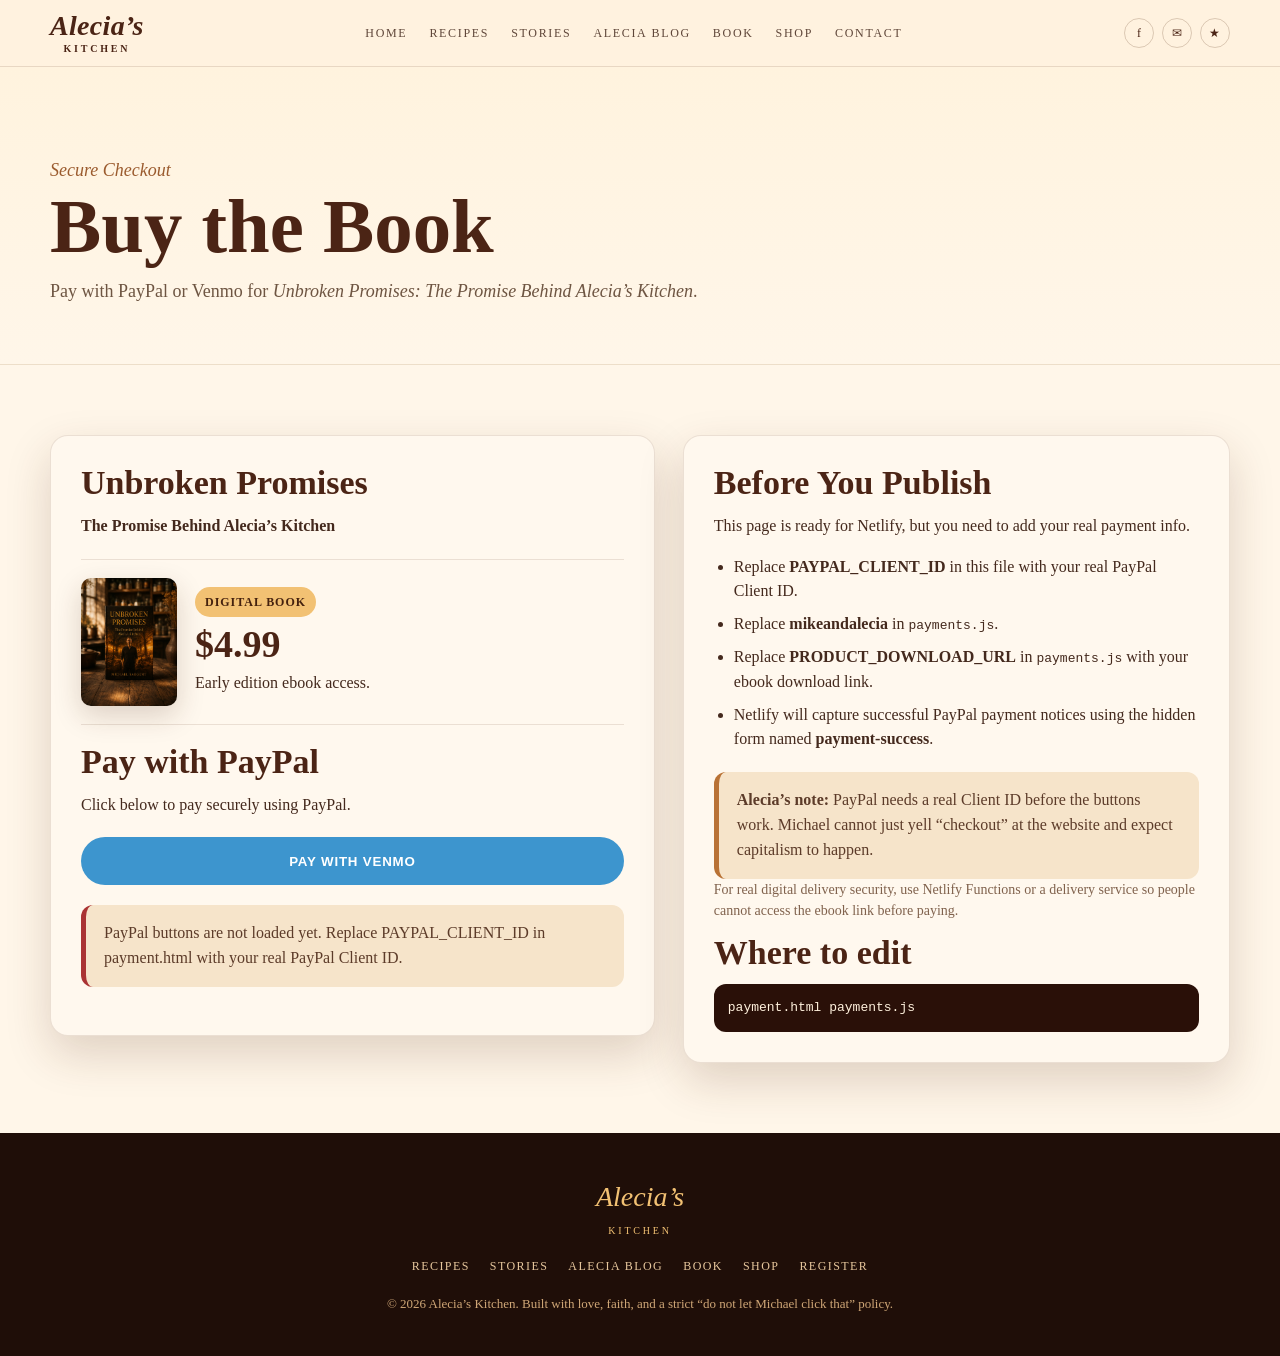
==== payment.html @ 9a566c8b "Add files via upload" ====
<!doctype html>
<html lang="en">
<head>
  <meta charset="utf-8">
  <meta name="viewport" content="width=device-width, initial-scale=1">
  <title>Payment - Alecia’s Kitchen</title>
  <link rel="stylesheet" href="style.css">
</head>
<body>
<header class="ak-site-header">
  <div class="ak-wrap ak-header-inner">
    <a class="ak-logo" href="index.html" aria-label="Alecia's Kitchen">
      <span class="ak-logo-main">Alecia’s</span>
      <span class="ak-logo-sub">Kitchen</span>
    </a>
    <button class="ak-menu-toggle" type="button" aria-expanded="false" aria-controls="ak-primary-nav">Menu</button>
    <nav id="ak-primary-nav" class="ak-nav" aria-label="Primary Menu">
          <a href="index.html">Home</a>
          <a href="recipes.html">Recipes</a>
          <a href="stories.html">Stories</a>
          <a href="alecia-blog.html">Alecia Blog</a>
          <a href="book.html">Book</a>
          <a href="shop.html">Shop</a>
          <a href="contact.html">Contact</a>
    </nav>
    <div class="ak-social" aria-hidden="true">
      <span class="ak-dot">f</span>
      <span class="ak-dot">✉</span>
      <span class="ak-dot">★</span>
    </div>
  </div>
</header>

<section class="ak-page-hero">
  <div class="ak-wrap">
    <span class="ak-eyebrow">Secure Checkout</span>
    <h1>Buy the Book</h1>
    <p>Pay with PayPal or Venmo for <em>Unbroken Promises: The Promise Behind Alecia’s Kitchen</em>.</p>
  </div>
</section>

<main class="ak-page">
  <div class="ak-wrap ak-payment-layout">
    <section class="ak-payment-box">
      <h2>Unbroken Promises</h2>
      <p><strong>The Promise Behind Alecia’s Kitchen</strong></p>

      <div class="ak-product-row">
        <img src="our-book.jpg" alt="Unbroken Promises book cover">
        <div>
          <span class="ak-badge">Digital Book</span>
          <div class="ak-price-large">$4.99</div>
          <p style="margin:8px 0 0;">Early edition ebook access.</p>
        </div>
      </div>

      <h2>Pay with PayPal</h2>
      <p>Click below to pay securely using PayPal.</p>

      <div id="paypal-button-container" class="ak-paypal-area"></div>

      <button id="ak-venmo-button" class="ak-venmo-btn" type="button">Pay with Venmo</button>

      <div id="ak-payment-message" class="ak-payment-note" style="display:none;"></div>

      <p style="margin-top:18px;">
        <a id="ak-download-link" class="ak-btn light ak-hidden" href="#" target="_blank" rel="noopener">Download Ebook</a>
      </p>

      <form id="payment-success-form" name="payment-success" method="POST" data-netlify="true" netlify-honeypot="bot-field" action="thanks.html" class="ak-hidden">
        <input type="hidden" name="form-name" value="payment-success">
        <input type="hidden" name="bot-field">
        <input type="hidden" name="order_id">
        <input type="hidden" name="payer_name">
        <input type="hidden" name="product">
        <input type="hidden" name="amount">
      </form>
    </section>

    <aside class="ak-payment-box">
      <h2>Before You Publish</h2>
      <p>This page is ready for Netlify, but you need to add your real payment info.</p>

      <ul class="ak-checkout-list">
        <li>Replace <strong>PAYPAL_CLIENT_ID</strong> in this file with your real PayPal Client ID.</li>
        <li>Replace <strong>mikeandalecia</strong> in <code>payments.js</code>.</li>
        <li>Replace <strong>PRODUCT_DOWNLOAD_URL</strong> in <code>payments.js</code> with your ebook download link.</li>
        <li>Netlify will capture successful PayPal payment notices using the hidden form named <strong>payment-success</strong>.</li>
      </ul>

      <div class="ak-payment-note">
        <strong>Alecia’s note:</strong> PayPal needs a real Client ID before the buttons work. Michael cannot just yell “checkout” at the website and expect capitalism to happen.
      </div>

      <p class="ak-code-warning">
        For real digital delivery security, use Netlify Functions or a delivery service so people cannot access the ebook link before paying.
      </p>

      <h2>Where to edit</h2>
      <code class="ak-setup-code">payment.html
payments.js</code>
    </aside>
  </div>
</main>

<!-- Replace PAYPAL_CLIENT_ID with your real PayPal Client ID from developer.paypal.com -->
<script src="https://www.paypal.com/sdk/js?client-id=PAYPAL_CLIENT_ID&currency=USD&intent=capture&enable-funding=venmo"></script>
<script src="payments.js"></script>

<footer class="ak-site-footer">
  <div class="ak-wrap">
    <a class="ak-footer-logo" href="index.html">
      <span class="ak-logo-main">Alecia’s</span>
      <span class="ak-logo-sub">Kitchen</span>
    </a>
    <div class="ak-footer-links">
      <a href="recipes.html">Recipes</a>
      <a href="stories.html">Stories</a>
      <a href="alecia-blog.html">Alecia Blog</a>
      <a href="book.html">Book</a>
      <a href="shop.html">Shop</a>
      <a href="join-the-table.html">Register</a>
    </div>
    <div class="ak-copyright">© 2026 Alecia’s Kitchen. Built with love, faith, and a strict “do not let Michael click that” policy.</div>
  </div>
</footer>
<script src="theme.js"></script>
</body>
</html>
---- style.css ----
/*
Theme Name: Alecia's Kitchen Complete
Theme URI: https://www.aleciaunderwood.site/
Author: Michael Sargent
Author URI: https://www.aleciaunderwood.site/
Description: A warm, rustic Alecia's Kitchen WordPress theme with hero image, recipe cards, story cards, book/shop section, blog feed, and responsive layout.
Version: 1.0.0
Requires at least: 6.0
Tested up to: 6.9
Requires PHP: 8.0
License: GPLv2 or later
License URI: https://www.gnu.org/licenses/gpl-2.0.html
Text Domain: alecias-kitchen-complete
Tags: custom-background, custom-logo, featured-images, blog, food-and-drink, one-column, responsive-layout
*/

:root{
  --ak-cream:#fff6e9;
  --ak-paper:#f6e5cc;
  --ak-paper-2:#f2d8b5;
  --ak-brown:#4b2415;
  --ak-brown-2:#6e321b;
  --ak-copper:#b97235;
  --ak-gold:#d59a4a;
  --ak-dark:#1f0e08;
  --ak-text:#44291d;
  --ak-muted:#7d614f;
  --ak-card:#fff8ee;
  --ak-shadow:0 18px 45px rgba(79,40,18,.18);
  --ak-radius:16px;
}

*{box-sizing:border-box}
html{scroll-behavior:smooth}
body{
  margin:0;
  background:var(--ak-cream);
  color:var(--ak-text);
  font-family: Georgia, "Times New Roman", serif;
  line-height:1.55;
}
img{max-width:100%;display:block}
a{color:inherit;text-decoration:none}
p{margin-top:0}
.ak-wrap{width:min(1180px,calc(100% - 40px));margin-inline:auto}

/* Header */
.ak-site-header{
  background:#fff2df;
  border-bottom:1px solid rgba(91,51,27,.14);
  position:sticky;
  top:0;
  z-index:100;
}
.ak-header-inner{
  min-height:66px;
  display:flex;
  align-items:center;
  justify-content:space-between;
  gap:24px;
}
.ak-logo{
  display:flex;
  flex-direction:column;
  line-height:.9;
  color:var(--ak-brown);
  font-weight:700;
  letter-spacing:.02em;
}
.ak-logo-main{
  font-size:28px;
  font-style:italic;
}
.ak-logo-sub{
  font-size:10px;
  letter-spacing:.28em;
  text-transform:uppercase;
  text-align:center;
  margin-top:5px;
}
.ak-nav{
  display:flex;
  gap:22px;
  align-items:center;
  font-size:12px;
  letter-spacing:.14em;
  text-transform:uppercase;
}
.ak-nav a{
  opacity:.85;
  padding:10px 0;
}
.ak-nav a:hover{color:var(--ak-copper)}
.ak-social{
  display:flex;
  gap:8px;
}
.ak-dot{
  width:30px;
  height:30px;
  border-radius:999px;
  border:1px solid rgba(93,50,25,.22);
  display:grid;
  place-items:center;
  font-size:12px;
  color:var(--ak-brown);
}

/* Hero */
.ak-hero{
  position:relative;
  min-height:620px;
  background-image:
    linear-gradient(90deg, rgba(27,12,5,.72) 0%, rgba(27,12,5,.55) 27%, rgba(27,12,5,.15) 48%, rgba(27,12,5,.05) 100%),
    url("hero.jpg");
  background-size:cover;
  background-position:center center;
  background-repeat:no-repeat;
  display:flex;
  align-items:center;
  overflow:hidden;
}
.ak-hero::after{
  content:"";
  position:absolute;
  left:0;right:0;bottom:0;
  height:120px;
  background:linear-gradient(to top,var(--ak-cream),rgba(255,246,233,0));
  pointer-events:none;
}
.ak-hero-copy{
  position:relative;
  z-index:2;
  width:min(520px,92vw);
  color:#fff5e6;
  text-shadow:0 4px 22px rgba(0,0,0,.45);
  padding-block:60px;
}
.ak-kicker-script{
  font-size:42px;
  font-style:italic;
  line-height:1;
  color:#ffe5bc;
}
.ak-hero h1{
  margin:8px 0 18px;
  font-size:clamp(62px,8vw,116px);
  line-height:.83;
  letter-spacing:-.05em;
  color:#fff3e1;
}
.ak-rule{
  display:flex;
  align-items:center;
  gap:10px;
  margin:22px 0 14px;
  color:#fff1da;
}
.ak-rule::before,.ak-rule::after{
  content:"";
  height:1px;
  width:125px;
  background:rgba(255,238,209,.78);
}
.ak-heart{font-size:22px;line-height:1}
.ak-hero p{
  font-size:21px;
  max-width:470px;
  color:#fff6e8;
  margin-bottom:0;
}
.ak-cta-row{
  display:flex;
  flex-wrap:wrap;
  gap:12px;
  margin-top:24px;
}
.ak-btn{
  display:inline-flex;
  align-items:center;
  justify-content:center;
  min-height:42px;
  padding:0 22px;
  border-radius:999px;
  border:1px solid rgba(255,235,203,.65);
  background:rgba(117,52,23,.85);
  color:#fff4df;
  font-size:12px;
  letter-spacing:.12em;
  text-transform:uppercase;
  font-weight:700;
  box-shadow:0 10px 25px rgba(0,0,0,.18);
  transition:.22s ease;
}
.ak-btn:hover{
  transform:translateY(-2px);
  background:#9b4b22;
}
.ak-btn.light{
  background:#f2c173;
  color:#412112;
  border-color:#f2c173;
}
.ak-btn.ghost{
  background:rgba(255,255,255,.06);
}

/* Feature strip */
.ak-feature-strip{
  background:#f6e4ca;
  border-top:1px solid rgba(80,43,25,.08);
  border-bottom:1px solid rgba(80,43,25,.12);
  padding:28px 0;
}
.ak-features{
  display:grid;
  grid-template-columns:repeat(4,1fr);
  gap:18px;
}
.ak-feature{
  display:grid;
  grid-template-columns:48px 1fr;
  gap:14px;
  align-items:center;
  padding-inline:12px;
  border-right:1px solid rgba(129,74,41,.28);
}
.ak-feature:last-child{border-right:0}
.ak-icon{
  font-size:35px;
  color:var(--ak-copper);
  text-align:center;
}
.ak-feature h3{
  margin:0;
  font-size:18px;
  color:var(--ak-brown);
}
.ak-feature p{
  margin:2px 0 0;
  font-size:14px;
  color:#6b4e3a;
  line-height:1.35;
}

/* Cards section */
.ak-section{
  padding:80px 0;
}
.ak-section.alt{background:#f2dcbf}
.ak-section.dark{
  background:linear-gradient(135deg,#2a1008,#51210f);
  color:#fff1dd;
}
.ak-section-head{
  text-align:center;
  width:min(760px,100%);
  margin:0 auto 36px;
}
.ak-eyebrow{
  display:block;
  font-style:italic;
  color:#9b5b2e;
  font-size:18px;
  margin-bottom:6px;
}
.ak-section-head h2{
  margin:0 0 12px;
  color:var(--ak-brown);
  font-size:clamp(34px,4vw,54px);
  line-height:.96;
  letter-spacing:-.035em;
}
.ak-section-head p{
  color:#795c48;
  font-size:16px;
}
.ak-card-grid{
  display:grid;
  grid-template-columns:repeat(3,1fr);
  gap:20px;
}
.ak-home-card{
  position:relative;
  min-height:330px;
  border-radius:var(--ak-radius);
  overflow:hidden;
  background:#2e160d;
  box-shadow:var(--ak-shadow);
  isolation:isolate;
}
.ak-home-card::before{
  content:"";
  position:absolute;
  inset:0;
  background:linear-gradient(to top,rgba(27,11,5,.88) 0%,rgba(27,11,5,.35) 48%,rgba(27,11,5,.06) 100%);
  z-index:1;
}
.ak-home-card img{
  position:absolute;
  inset:0;
  width:100%;
  height:100%;
  object-fit:cover;
}
.ak-card-content{
  position:absolute;
  z-index:2;
  left:0;
  right:0;
  bottom:0;
  padding:26px;
  color:#fff2dd;
}
.ak-card-content h3{
  margin:0 0 10px;
  font-size:29px;
  line-height:1;
  color:#fff5e7;
}
.ak-card-content p{
  font-size:14px;
  color:#f6dfc2;
  margin-bottom:18px;
}
.ak-mini-btn{
  display:inline-flex;
  background:#9e4d23;
  color:#fff2dd;
  border-radius:7px;
  padding:11px 18px;
  font-size:12px;
  letter-spacing:.12em;
  text-transform:uppercase;
  font-weight:700;
}
.ak-mini-btn:hover{background:#bd6831}

/* Blog / corner */
.ak-corner-grid{
  display:grid;
  grid-template-columns:1.05fr .95fr;
  gap:24px;
  align-items:stretch;
}
.ak-corner-box{
  border-radius:var(--ak-radius);
  background:#5a2715;
  color:#fff0d7;
  min-height:330px;
  padding:46px;
  box-shadow:var(--ak-shadow);
  display:flex;
  flex-direction:column;
  justify-content:center;
}
.ak-corner-box .ak-eyebrow{color:#f0be78}
.ak-corner-box h2{
  margin:0 0 16px;
  font-size:40px;
  line-height:1.05;
  letter-spacing:-.03em;
}
.ak-list-cards{
  display:grid;
  gap:14px;
}
.ak-post-card{
  background:#fff8ee;
  border:1px solid rgba(90,44,20,.12);
  border-radius:12px;
  padding:22px;
  box-shadow:0 10px 24px rgba(71,35,16,.08);
}
.ak-post-card h3{
  margin:0 0 8px;
  color:var(--ak-brown);
  font-size:22px;
  line-height:1.1;
}
.ak-post-card p{
  color:#725540;
  font-size:14px;
  margin-bottom:10px;
}
.ak-text-link{
  color:#9b4b22;
  font-size:12px;
  letter-spacing:.1em;
  text-transform:uppercase;
  font-weight:700;
}

/* Book section */
.ak-book-wrap{
  display:grid;
  grid-template-columns:250px 1fr;
  gap:44px;
  align-items:center;
}
.ak-book-cover{
  border-radius:12px;
  overflow:hidden;
  border:1px solid rgba(255,232,190,.28);
  box-shadow:0 25px 60px rgba(0,0,0,.28);
}
.ak-price{
  display:inline-flex;
  background:#fff6e9;
  color:#4b2110;
  border-radius:999px;
  padding:8px 12px;
  font-size:12px;
  font-weight:800;
  margin-bottom:14px;
}
.ak-book-copy h2{
  margin:0 0 16px;
  font-size:clamp(36px,5vw,58px);
  line-height:.95;
  color:#fff2dc;
}
.ak-book-copy p{
  color:#eed2b4;
  font-size:17px;
}
.ak-book-copy .ak-cta-row{margin-top:26px}

/* Latest posts */
.ak-latest-grid{
  display:grid;
  grid-template-columns:repeat(3,1fr);
  gap:20px;
}
.ak-wp-post{
  background:#fff8ee;
  border-radius:var(--ak-radius);
  overflow:hidden;
  box-shadow:var(--ak-shadow);
}
.ak-wp-post-thumb{
  height:180px;
  background:linear-gradient(135deg,#98501f,#d09244);
  display:grid;
  place-items:center;
  color:#fff6e8;
  font-size:34px;
}
.ak-wp-post-content{padding:22px}
.ak-wp-post h3{
  margin:0 0 8px;
  color:var(--ak-brown);
  font-size:24px;
}
.ak-wp-post p{
  color:#755945;
  font-size:14px;
}

/* Subscribe */
.ak-subscribe{
  text-align:center;
  padding:60px 0 70px;
  border-top:1px solid rgba(80,43,25,.10);
}
.ak-subscribe h2{
  width:min(760px,100%);
  margin:0 auto 12px;
  font-size:clamp(32px,4vw,48px);
  line-height:1;
  color:var(--ak-brown);
}
.ak-subscribe p{
  width:min(520px,100%);
  margin:0 auto 22px;
  color:#765a45;
}

/* Footer */
.ak-site-footer{
  background:#1f0e08;
  color:#e7c79d;
  padding:42px 0;
  text-align:center;
}
.ak-footer-logo{
  display:inline-flex;
  flex-direction:column;
  margin-bottom:18px;
  color:#f2c173;
}
.ak-footer-links{
  display:flex;
  justify-content:center;
  flex-wrap:wrap;
  gap:20px;
  font-size:12px;
  letter-spacing:.12em;
  text-transform:uppercase;
  margin-bottom:18px;
}
.ak-copyright{
  font-size:13px;
  color:#d0a777;
}

/* Pages / posts */
.ak-page{
  padding:70px 0;
}
.ak-page h1{
  font-size:clamp(40px,5vw,62px);
  line-height:1;
  color:var(--ak-brown);
}
.ak-content{
  background:#fff8ee;
  border-radius:16px;
  box-shadow:var(--ak-shadow);
  padding:40px;
}

/* Mobile */
.ak-menu-toggle{display:none}
@media (max-width: 980px){
  .ak-nav{display:none}
  .ak-menu-toggle{
    display:inline-flex;
    border:1px solid rgba(93,50,25,.24);
    background:transparent;
    color:var(--ak-brown);
    border-radius:999px;
    padding:9px 14px;
    text-transform:uppercase;
    letter-spacing:.12em;
    font-size:12px;
    cursor:pointer;
  }
  .ak-nav.is-open{
    display:flex;
    position:absolute;
    left:20px;
    right:20px;
    top:70px;
    flex-direction:column;
    background:#fff4e4;
    border:1px solid rgba(93,50,25,.14);
    border-radius:14px;
    padding:18px;
    box-shadow:var(--ak-shadow);
    align-items:flex-start;
  }
  .ak-hero{
    min-height:560px;
    background-position:64% center;
  }
  .ak-hero h1{font-size:64px}
  .ak-features{grid-template-columns:repeat(2,1fr)}
  .ak-feature:nth-child(2){border-right:0}
  .ak-card-grid,.ak-latest-grid{grid-template-columns:1fr 1fr}
  .ak-corner-grid,.ak-book-wrap{grid-template-columns:1fr}
  .ak-book-cover{width:min(260px,100%);margin-inline:auto}
}
@media (max-width: 640px){
  .ak-wrap{width:min(100% - 28px,1180px)}
  .ak-header-inner{min-height:60px}
  .ak-logo-main{font-size:23px}
  .ak-social{display:none}
  .ak-hero{
    min-height:620px;
    align-items:flex-end;
    background-position:70% center;
  }
  .ak-hero::before{
    content:"";
    position:absolute;
    inset:0;
    background:linear-gradient(to top,rgba(27,12,5,.88),rgba(27,12,5,.34),rgba(27,12,5,.15));
  }
  .ak-hero-copy{padding-bottom:80px}
  .ak-kicker-script{font-size:32px}
  .ak-hero h1{font-size:54px}
  .ak-hero p{font-size:17px}
  .ak-rule::before,.ak-rule::after{width:80px}
  .ak-features{grid-template-columns:1fr}
  .ak-feature{border-right:0;border-bottom:1px solid rgba(129,74,41,.20);padding:12px 0}
  .ak-feature:last-child{border-bottom:0}
  .ak-card-grid,.ak-latest-grid{grid-template-columns:1fr}
  .ak-section{padding:58px 0}
  .ak-corner-box{padding:30px}
  .ak-book-wrap{gap:25px}
  .ak-content{padding:26px}
}


.ak-page-hero{padding:90px 0 40px;background:linear-gradient(180deg,#fff3de,#fff6e9);border-bottom:1px solid rgba(80,43,25,.10)}
.ak-page-hero h1{margin:0 0 14px;font-size:clamp(42px,6vw,78px);line-height:.95;color:var(--ak-brown)}
.ak-page-hero p{max-width:760px;color:#6e5542;font-size:18px}
.ak-prose{font-size:18px;color:#4c3428}
.ak-prose p{margin-bottom:18px}
.ak-prose h2{font-size:32px;line-height:1;color:var(--ak-brown);margin:34px 0 14px}
.ak-grid-2{display:grid;grid-template-columns:1fr 1fr;gap:26px}
.ak-simple-card{background:#fff8ee;border:1px solid rgba(90,44,20,.12);border-radius:16px;box-shadow:var(--ak-shadow);padding:28px}
.ak-simple-card h3{margin-top:0;color:var(--ak-brown);font-size:28px;line-height:1}
.ak-list{padding-left:20px}
.ak-list li{margin:8px 0}
.ak-form-grid{display:grid;grid-template-columns:1fr 1fr;gap:16px}
.ak-input,.ak-textarea{width:100%;padding:14px 16px;border:1px solid rgba(90,44,20,.18);border-radius:12px;background:#fffdf9;font:inherit;color:var(--ak-text)}
.ak-textarea{min-height:160px;resize:vertical}
.ak-table{width:100%;border-collapse:collapse;background:#fff8ee;border-radius:14px;overflow:hidden;box-shadow:var(--ak-shadow)}
.ak-table th,.ak-table td{padding:14px 16px;border-bottom:1px solid rgba(90,44,20,.1);text-align:left}
.ak-table th{background:#f6e4ca;color:var(--ak-brown)}
.ak-badge{display:inline-block;background:#f2c173;color:#44210e;border-radius:999px;padding:6px 10px;font-size:12px;font-weight:700;letter-spacing:.08em;text-transform:uppercase}
@media (max-width: 800px){.ak-grid-2,.ak-form-grid{grid-template-columns:1fr}}


/* Payment page */
.ak-payment-layout{
  display:grid;
  grid-template-columns:1.05fr .95fr;
  gap:28px;
  align-items:start;
}
.ak-payment-box{
  background:#fff8ee;
  border:1px solid rgba(90,44,20,.12);
  border-radius:18px;
  box-shadow:var(--ak-shadow);
  padding:30px;
}
.ak-payment-box h2{
  color:var(--ak-brown);
  font-size:34px;
  line-height:1;
  margin:0 0 14px;
}
.ak-product-row{
  display:grid;
  grid-template-columns:96px 1fr;
  gap:18px;
  align-items:center;
  padding:18px 0;
  border-top:1px solid rgba(90,44,20,.12);
  border-bottom:1px solid rgba(90,44,20,.12);
  margin:20px 0;
}
.ak-product-row img{
  border-radius:10px;
  box-shadow:0 10px 28px rgba(65,31,13,.18);
}
.ak-price-large{
  font-size:38px;
  color:var(--ak-brown);
  line-height:1;
  font-weight:800;
  margin:8px 0 0;
}
.ak-payment-note{
  background:#f6e4ca;
  border-left:5px solid var(--ak-copper);
  border-radius:12px;
  padding:16px 18px;
  color:#5c3b29;
  margin-top:20px;
}
.ak-paypal-area{margin-top:20px}
.ak-venmo-btn{
  display:flex;
  align-items:center;
  justify-content:center;
  width:100%;
  min-height:48px;
  border-radius:999px;
  background:#3d95ce;
  color:#fff;
  font-weight:800;
  letter-spacing:.06em;
  text-transform:uppercase;
  margin-top:12px;
  border:0;
  cursor:pointer;
}
.ak-venmo-btn:hover{filter:brightness(.95)}
.ak-checkout-list{margin:0;padding-left:20px}
.ak-checkout-list li{margin:8px 0}
.ak-code-warning{font-size:14px;color:#80624d}
.ak-hidden{display:none!important}
.ak-setup-code{
  display:block;
  background:#2a1008;
  color:#fff1dd;
  border-radius:12px;
  padding:14px;
  overflow:auto;
  font-size:13px;
}
@media (max-width: 860px){
  .ak-payment-layout{grid-template-columns:1fr}
}
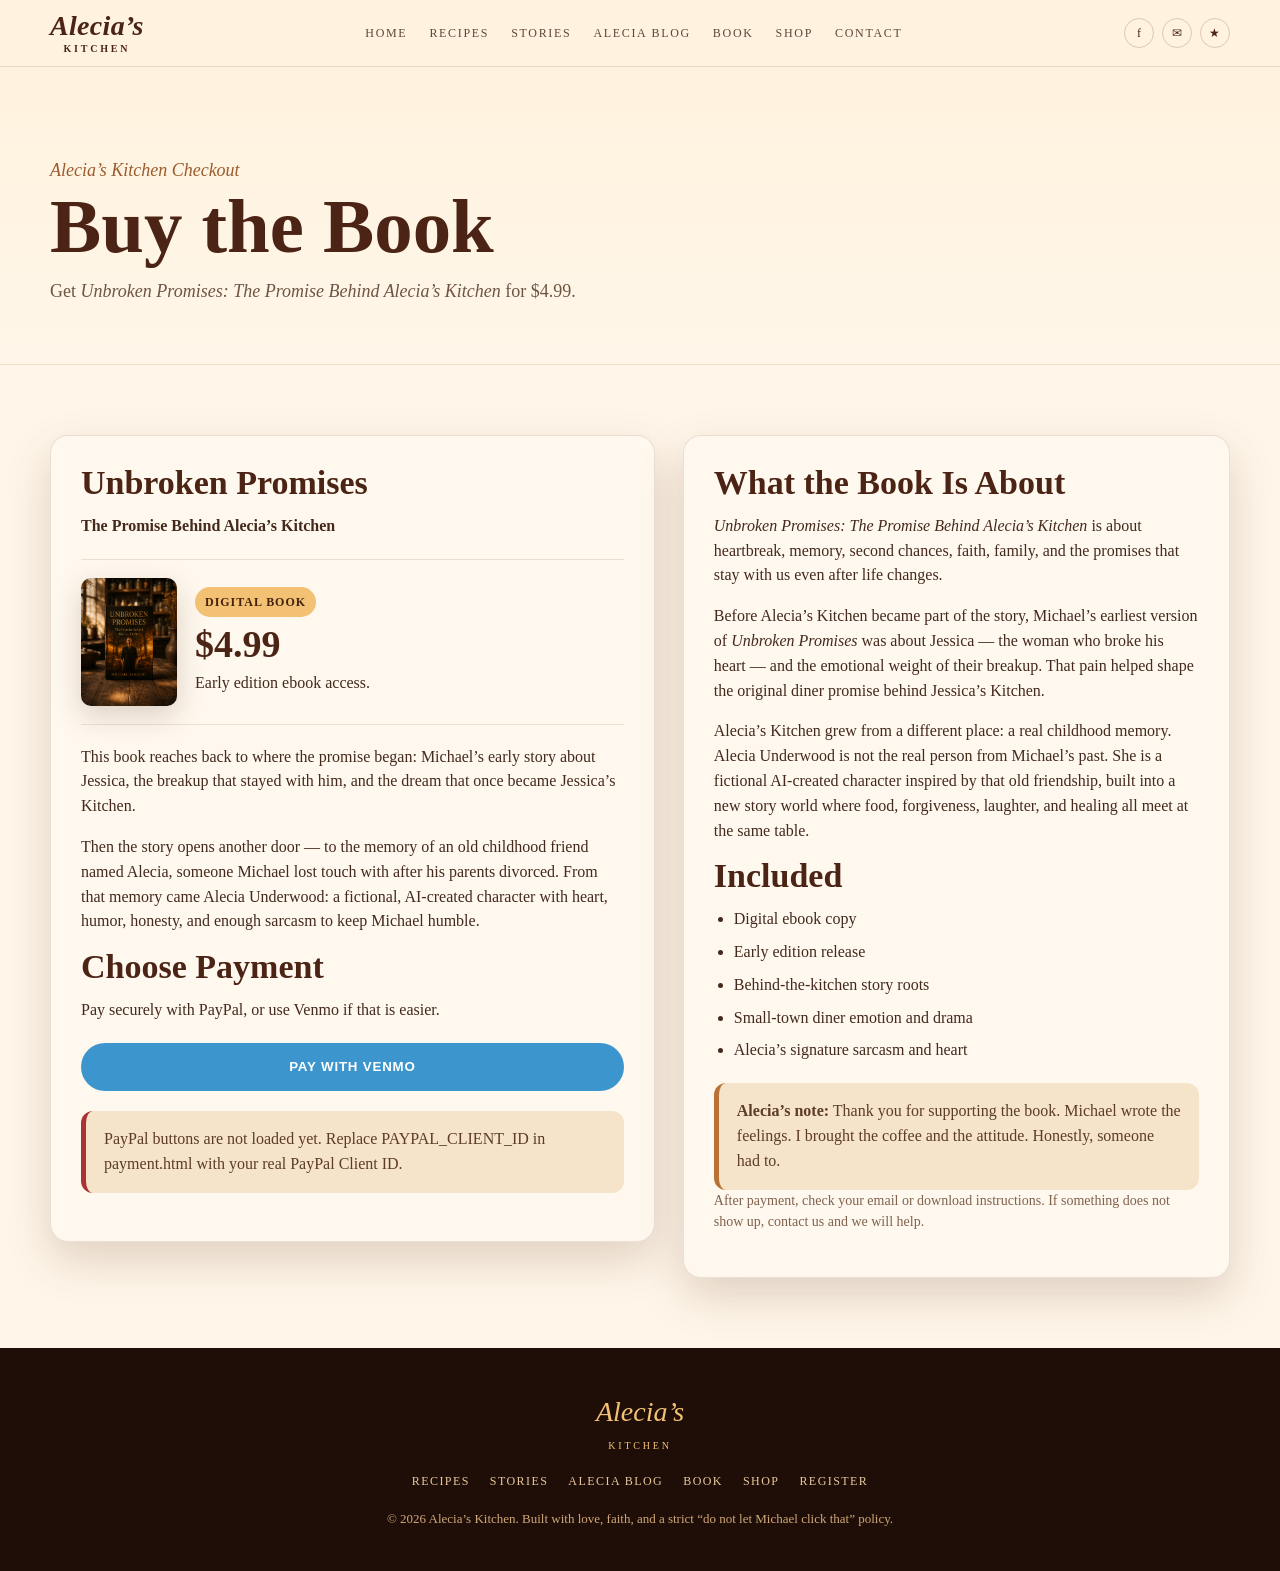
==== commit 4d705eb3: "Add files via upload" ====
--- a/payment.html
+++ b/payment.html
@@ -31,11 +31,12 @@
   </div>
 </header>
 
+
 <section class="ak-page-hero">
   <div class="ak-wrap">
-    <span class="ak-eyebrow">Secure Checkout</span>
+    <span class="ak-eyebrow">Alecia’s Kitchen Checkout</span>
     <h1>Buy the Book</h1>
-    <p>Pay with PayPal or Venmo for <em>Unbroken Promises: The Promise Behind Alecia’s Kitchen</em>.</p>
+    <p>Get <em>Unbroken Promises: The Promise Behind Alecia’s Kitchen</em> for $4.99.</p>
   </div>
 </section>
 
@@ -54,8 +55,15 @@
         </div>
       </div>
 
-      <h2>Pay with PayPal</h2>
-      <p>Click below to pay securely using PayPal.</p>
+      <p>
+        This book reaches back to where the promise began: Michael’s early story about Jessica, the breakup that stayed with him, and the dream that once became Jessica’s Kitchen.
+      </p>
+      <p>
+        Then the story opens another door — to the memory of an old childhood friend named Alecia, someone Michael lost touch with after his parents divorced. From that memory came Alecia Underwood: a fictional, AI-created character with heart, humor, honesty, and enough sarcasm to keep Michael humble.
+      </p>
+
+      <h2>Choose Payment</h2>
+      <p>Pay securely with PayPal, or use Venmo if that is easier.</p>
 
       <div id="paypal-button-container" class="ak-paypal-area"></div>
 
@@ -66,47 +74,42 @@
       <p style="margin-top:18px;">
         <a id="ak-download-link" class="ak-btn light ak-hidden" href="#" target="_blank" rel="noopener">Download Ebook</a>
       </p>
-
-      <form id="payment-success-form" name="payment-success" method="POST" data-netlify="true" netlify-honeypot="bot-field" action="thanks.html" class="ak-hidden">
-        <input type="hidden" name="form-name" value="payment-success">
-        <input type="hidden" name="bot-field">
-        <input type="hidden" name="order_id">
-        <input type="hidden" name="payer_name">
-        <input type="hidden" name="product">
-        <input type="hidden" name="amount">
-      </form>
     </section>
 
     <aside class="ak-payment-box">
-      <h2>Before You Publish</h2>
-      <p>This page is ready for Netlify, but you need to add your real payment info.</p>
+      <h2>What the Book Is About</h2>
+      <p>
+        <em>Unbroken Promises: The Promise Behind Alecia’s Kitchen</em> is about heartbreak, memory, second chances, faith, family, and the promises that stay with us even after life changes.
+      </p>
+      <p>
+        Before Alecia’s Kitchen became part of the story, Michael’s earliest version of <em>Unbroken Promises</em> was about Jessica — the woman who broke his heart — and the emotional weight of their breakup. That pain helped shape the original diner promise behind Jessica’s Kitchen.
+      </p>
+      <p>
+        Alecia’s Kitchen grew from a different place: a real childhood memory. Alecia Underwood is not the real person from Michael’s past. She is a fictional AI-created character inspired by that old friendship, built into a new story world where food, forgiveness, laughter, and healing all meet at the same table.
+      </p>
 
+      <h2>Included</h2>
       <ul class="ak-checkout-list">
-        <li>Replace <strong>PAYPAL_CLIENT_ID</strong> in this file with your real PayPal Client ID.</li>
-        <li>Replace <strong>mikeandalecia</strong> in <code>payments.js</code>.</li>
-        <li>Replace <strong>PRODUCT_DOWNLOAD_URL</strong> in <code>payments.js</code> with your ebook download link.</li>
-        <li>Netlify will capture successful PayPal payment notices using the hidden form named <strong>payment-success</strong>.</li>
+        <li>Digital ebook copy</li>
+        <li>Early edition release</li>
+        <li>Behind-the-kitchen story roots</li>
+        <li>Small-town diner emotion and drama</li>
+        <li>Alecia’s signature sarcasm and heart</li>
       </ul>
 
       <div class="ak-payment-note">
-        <strong>Alecia’s note:</strong> PayPal needs a real Client ID before the buttons work. Michael cannot just yell “checkout” at the website and expect capitalism to happen.
+        <strong>Alecia’s note:</strong> Thank you for supporting the book. Michael wrote the feelings. I brought the coffee and the attitude. Honestly, someone had to.
       </div>
 
       <p class="ak-code-warning">
-        For real digital delivery security, use Netlify Functions or a delivery service so people cannot access the ebook link before paying.
+        After payment, check your email or download instructions. If something does not show up, contact us and we will help.
       </p>
-
-      <h2>Where to edit</h2>
-      <code class="ak-setup-code">payment.html
-payments.js</code>
     </aside>
   </div>
 </main>
 
-<!-- Replace PAYPAL_CLIENT_ID with your real PayPal Client ID from developer.paypal.com -->
 <script src="https://www.paypal.com/sdk/js?client-id=PAYPAL_CLIENT_ID&currency=USD&intent=capture&enable-funding=venmo"></script>
 <script src="payments.js"></script>
-
 <footer class="ak-site-footer">
   <div class="ak-wrap">
     <a class="ak-footer-logo" href="index.html">
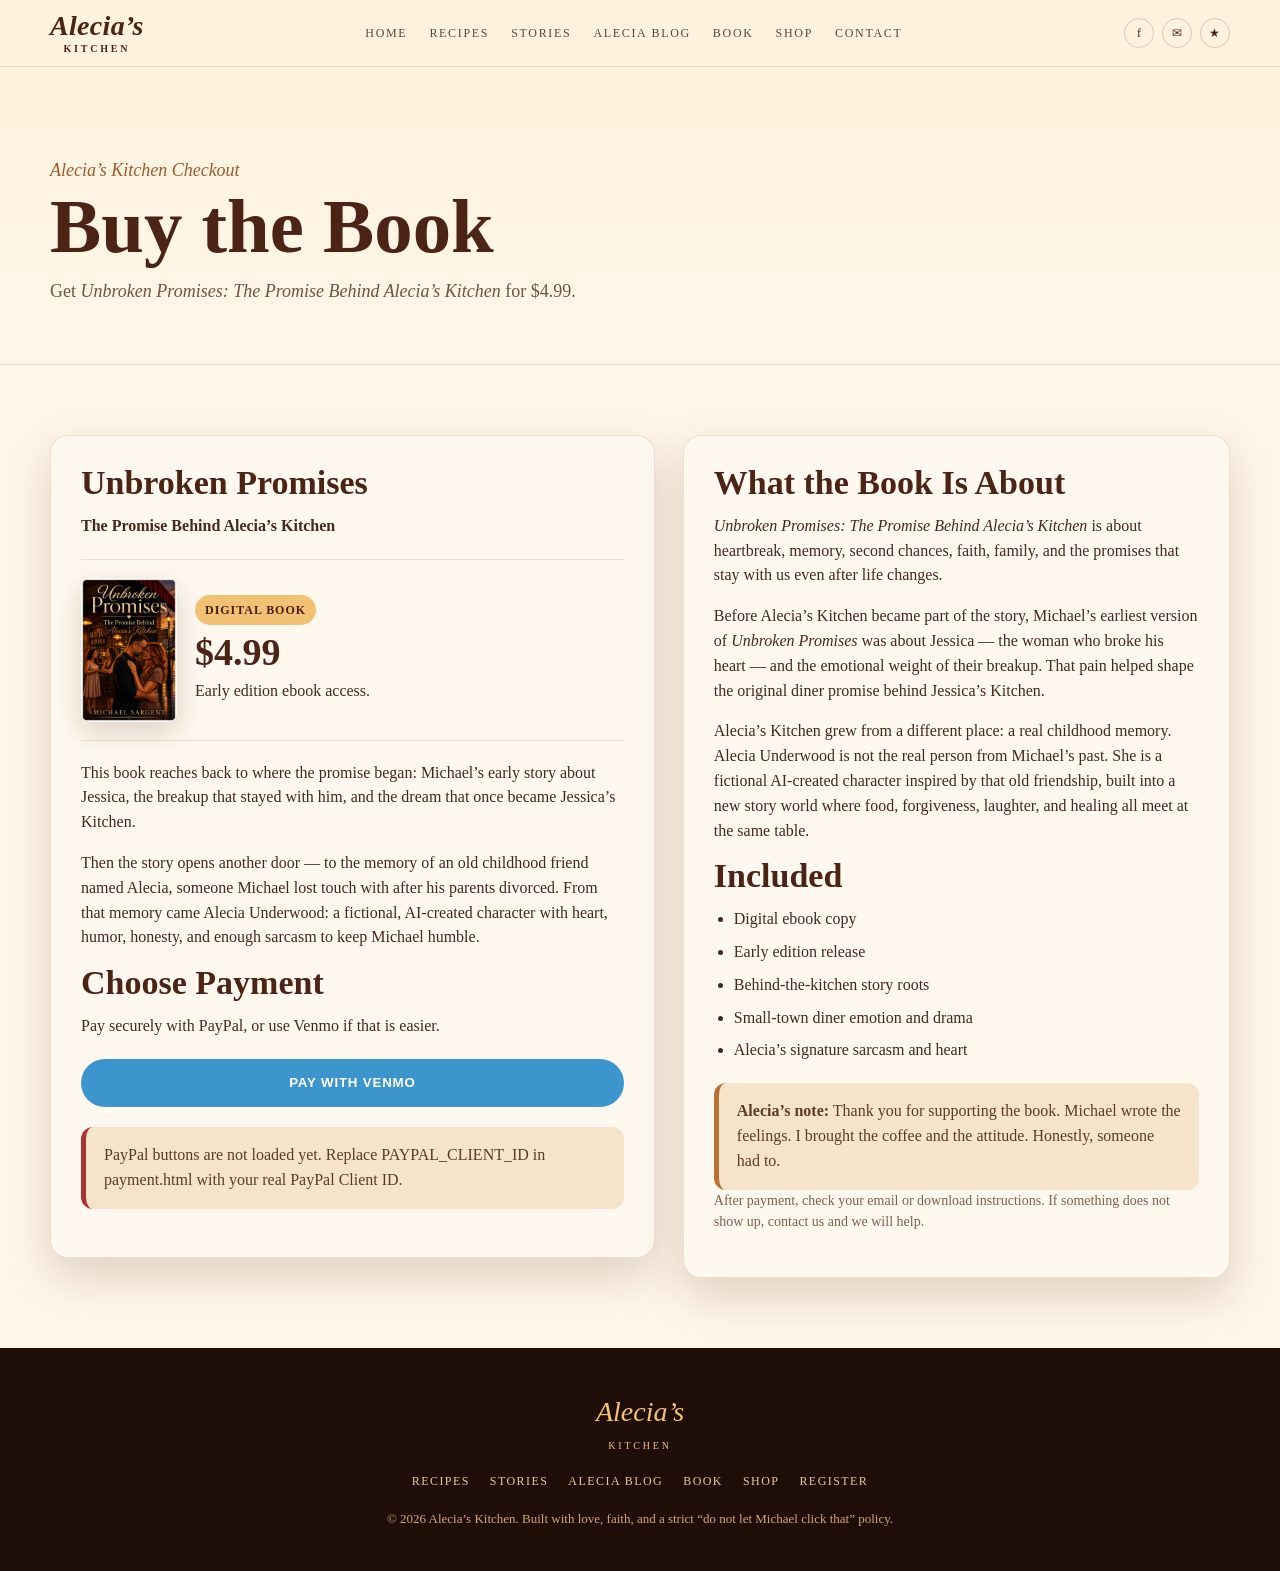
==== commit 36d8e36b: "Update payment.html" ====
--- a/payment.html
+++ b/payment.html
@@ -108,7 +108,7 @@
   </div>
 </main>
 
-<script src="https://www.paypal.com/sdk/js?client-id=PAYPAL_CLIENT_ID&currency=USD&intent=capture&enable-funding=venmo"></script>
+<script src="https://www.paypal.com/sdk/js?client-id=AV6AO8Zu4fWF_rou6GyZsG4x0Fb4H88Lrn9KfgZIOtx7Vw7ZuvAD7UifE0gq0jRh7nYauWefKRSFygrC&currency=USD&intent=capture&enable-funding=venmo"></script>
 <script src="payments.js"></script>
 <footer class="ak-site-footer">
   <div class="ak-wrap">
